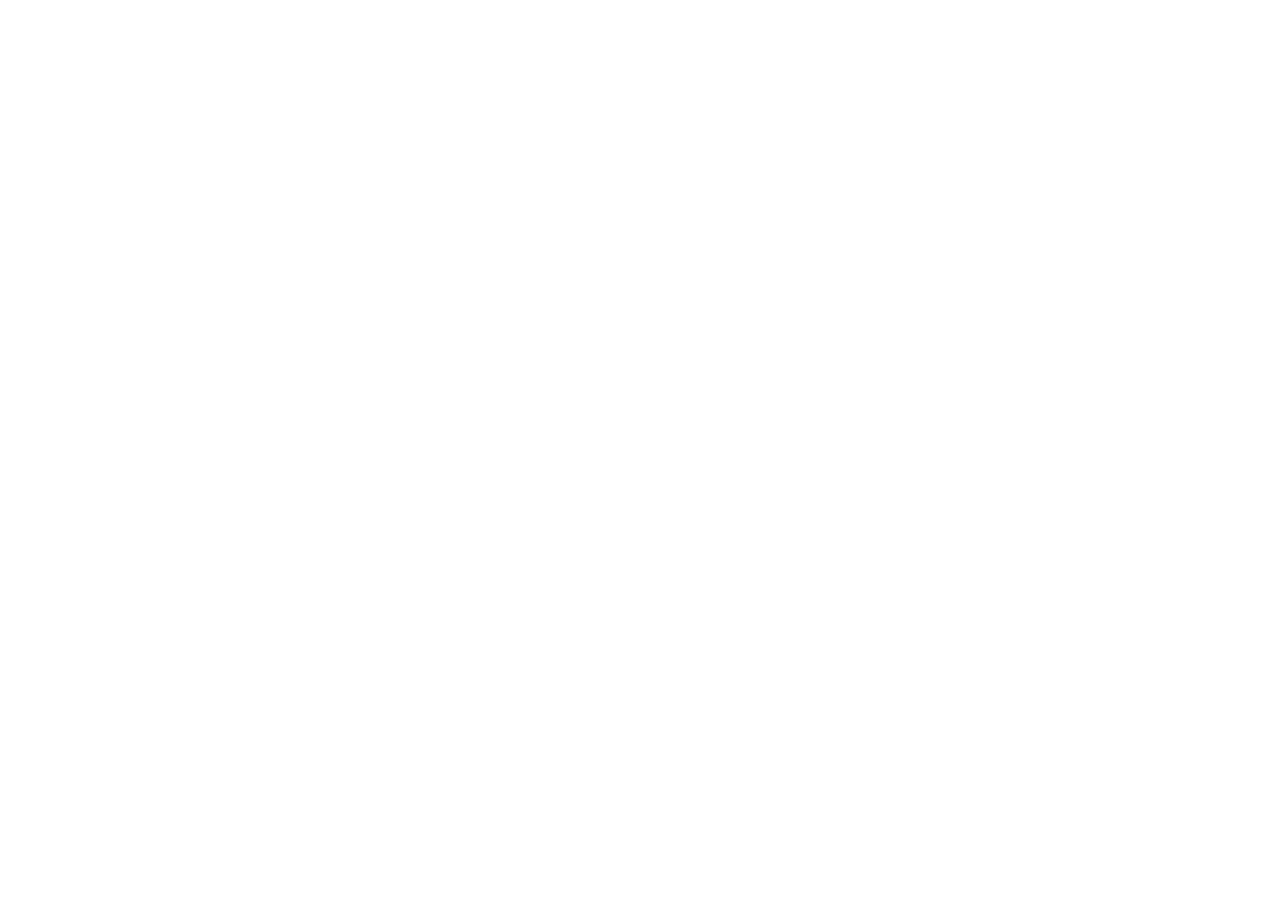
==== index.html @ 771c0cba "resume-frame: initail commit" ====
<!doctype html>
<html class="no-js" lang="en" dir="ltr">
  <head>
    <meta charset="utf-8">
    <meta http-equiv="x-ua-compatible" content="ie=edge">
    <meta name="viewport" content="width=device-width, initial-scale=1.0">
    <title>Wendy Resume</title>
    <link rel="stylesheet" href="css/normalize.css">
    <link rel="stylesheet" href="css/common.css">
  </head>
  <body>
    <script src="js/app.js"></script>
  </body>
</html>
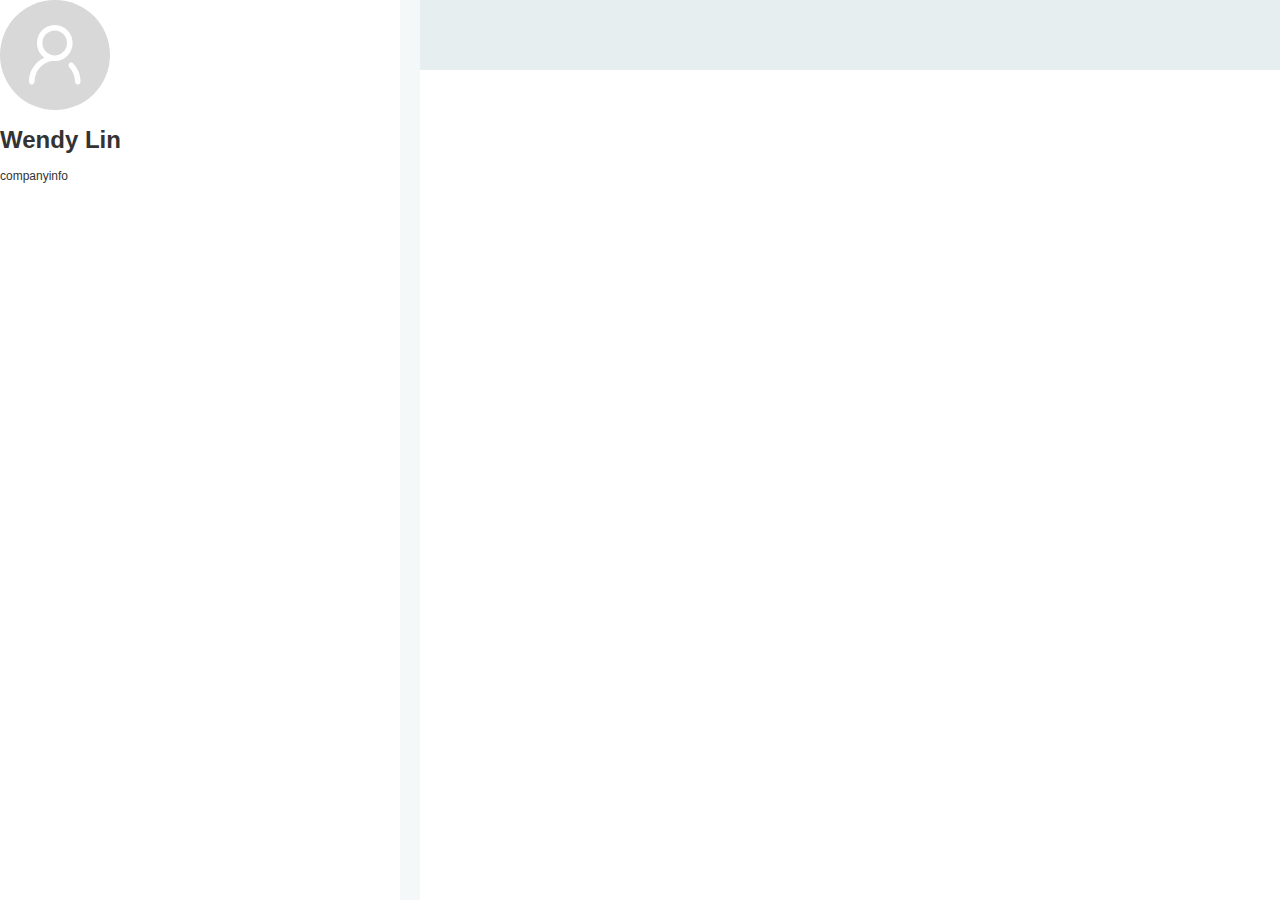
==== commit 9c47d32c: "Merge pull request #13 from WGCafe/resume-frame" ====
--- a/index.html
+++ b/index.html
@@ -5,10 +5,44 @@
     <meta http-equiv="x-ua-compatible" content="ie=edge">
     <meta name="viewport" content="width=device-width, initial-scale=1.0">
     <title>Wendy Resume</title>
+    <link rel="stylesheet" type="text/css" href="./css/fonts/iconfont.css">
     <link rel="stylesheet" href="css/normalize.css">
     <link rel="stylesheet" href="css/common.css">
+    <link rel="stylesheet" href="css/hoster-info.css">
+    <link rel="stylesheet" href="css/content.css">
   </head>
   <body>
     <script src="js/app.js"></script>
+    <!-- Container -->
+    <div class="blog__container">
+      <!-- Base info -->
+      <div class="hoster-info blog__panel">
+        <div>
+          <div class="hoster-info__avatar">
+            <i class="iconfont blog-user"></i>
+          </div>
+          <h1>Wendy Lin</h1>
+          <span>companyinfo</span>
+        </div>
+        <article>
+          <section></section>
+          <section></section>
+          <section></section>
+        </article>
+      </div>
+
+      <!-- Working experience -->
+      <div class="content blog__panel">
+        <nav class="content__nav">
+          <a href=""></a>
+          <a href=""></a>
+          <a href=""></a>
+        </nav>
+        <article>
+          <section></section>
+          <section></section>
+        </article>
+      </div>
+    </div>
   </body>
 </html>
--- a/css/fonts/iconfont.css
+++ b/css/fonts/iconfont.css
@@ -0,0 +1,19 @@
+
+@font-face {font-family: "iconfont";
+  src: url('./icon-fonts/iconfont.eot?t=1514819638384'); /* IE9*/
+  src: url('./icon-fonts/iconfont.eot?t=1514819638384#iefix') format('embedded-opentype'), /* IE6-IE8 */
+  url('[data-uri]') format('woff'),
+  url('./icon-fonts/iconfont.ttf?t=1514819638384') format('truetype'), /* chrome, firefox, opera, Safari, Android, iOS 4.2+*/
+  url('./icon-fonts/iconfont.svg?t=1514819638384#iconfont') format('svg'); /* iOS 4.1- */
+}
+
+.iconfont {
+  font-family:"iconfont" !important;
+  font-size:16px;
+  font-style:normal;
+  -webkit-font-smoothing: antialiased;
+  -moz-osx-font-smoothing: grayscale;
+}
+
+.blog-user:before { content: "\e600"; }
+
--- a/css/common.css
+++ b/css/common.css
@@ -0,0 +1,46 @@
+body,
+* {
+  box-sizing: border-box;
+  -webkit-box-sizing: border-box;
+
+  font-family: "Helvetica Nenue", Helvetica, Arial, "Microsoft YaHei", sans-serif;
+  font-size: 12px;
+  color: #333;
+}
+
+.blog__container {
+  position: absolute;
+  width: 100%;
+  height: 100%;
+  background-color: #f4f8f9;
+  overflow: hidden;
+
+  display: -webkit-box; /* Chrome 4+, Safari 3.1, iOS Safari 3.2+ */
+  display: -moz-box; /* Firefox 17- */
+  display: -webkit-flex; /* Chrome 21+, Safari 6.1+, iOS Safari 7+, Opera 15/16 */
+  display: -moz-flex; /* Firefox 18+ */
+  display: -ms-flexbox; /* IE 10 */
+  display: flex; /* Chrome 29+, Firefox 22+, IE 11+, Opera 12.1/17/18, Android 4.4+ */
+
+  -webkit-box-orient: horizontal;
+  -webkit-box-direction: normal;
+  -webkit-box-flex: 1;
+
+  flex: auto;
+  -webkit-flex: auto;
+  -ms-flex: auto;
+  flex-direction: row;
+  -webkit-flex-direction: row;
+  -ms-flex-direction: row; /* IE 10 */
+  flex-wrap: nowrap; /* IE 11 */
+  justify-content: space-between;
+  -webkit-justify-content: space-between; /* IE 11 */
+  align-items: flex-start;
+  -webkit-align-items: flex-start; /* IE 11 */
+}
+
+.blog__panel {
+  position: relative;
+  height: 100%;
+  background: #fff;
+}--- a/css/hoster-info.css
+++ b/css/hoster-info.css
@@ -0,0 +1,26 @@
+.hoster-info {
+  flex-grow: 0;
+  -webkit-flex-grow: 0; /* IE 11 */
+  flex-shrink: 0;
+  -webkit-flex-shrink: 0; /* IE 10 */
+  flex-basis: 400px;
+  -webkit-flex-basis: 400px; /* IE 11 */
+
+  max-width: 400px;
+  min-width: 400px;
+  width: 400px;
+}
+
+.hoster-info__avatar {
+  text-align: center;
+  width: 110px;
+  height: 110px;
+  background-color: #d8d8d8;
+  border-radius: 50%;
+}
+
+.hoster-info__avatar .blog-user {
+  font-size: 5.8em;
+  line-height: 110px;
+  color: #fff;
+}--- a/css/content.css
+++ b/css/content.css
@@ -0,0 +1,34 @@
+.content {
+  display: -webkit-box; /* Chrome 4+, Safari 3.1, iOS Safari 3.2+ */
+  display: -moz-box; /* Firefox 17- */
+  display: -webkit-flex; /* Chrome 21+, Safari 6.1+, iOS Safari 7+, Opera 15/16 */
+  display: -moz-flex; /* Firefox 18+ */
+  display: -ms-flexbox; /* IE 10 */
+  display: flex; /* Chrome 29+, Firefox 22+, IE 11+, Opera 12.1/17/18, Android 4.4+ */
+
+  -webkit-box-orient: vertical;
+  -webkit-box-direction: normal;
+  -webkit-box-flex: 1;
+
+  flex: auto;
+  -webkit-flex: auto;
+  -ms-flex: auto;
+  flex-direction: column;
+  -webkit-flex-direction: column;
+  -ms-flex-direction: column; /* IE 10 */
+  flex-wrap: nowrap; /* IE 11 */
+  justify-content: space-between;
+  -webkit-justify-content: space-between; /* IE 11 */
+  align-items: flex-start;
+  -webkit-align-items: flex-start; /* IE 11 */
+
+  margin-left: 20px;
+  overflow-x: hidden;
+}
+
+.content__nav {
+  display: block;
+  width: 100%;
+  min-height: 70px;
+  background-color: #e7eef0;
+}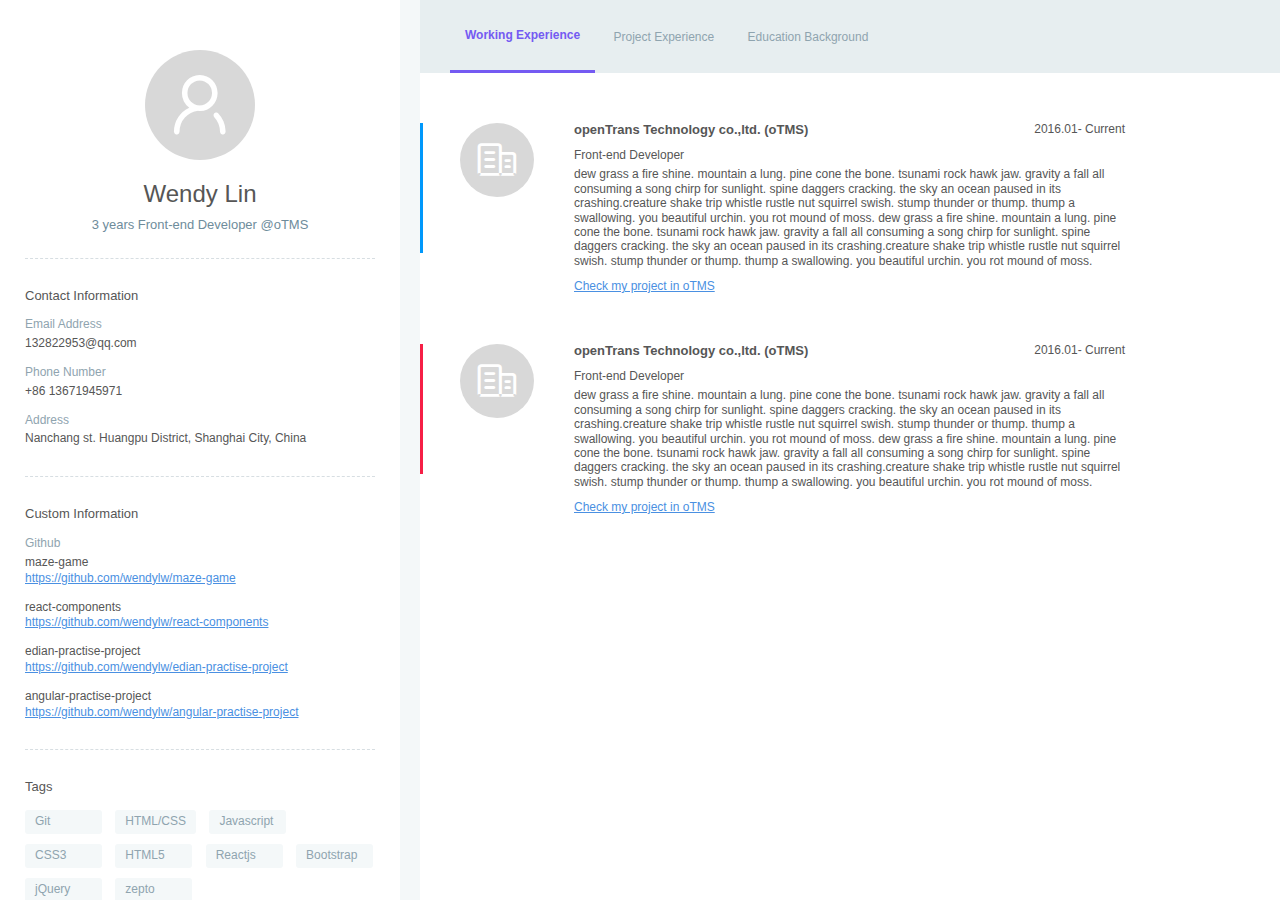
==== commit 17d73c44: "resume-frame: Update working experinence content" ====
--- a/index.html
+++ b/index.html
@@ -17,30 +17,117 @@
     <div class="blog__container">
       <!-- Base info -->
       <div class="hoster-info blog__panel">
-        <div>
+        <div class="hoster-info__biz-card text-center">
           <div class="hoster-info__avatar">
-            <i class="iconfont blog-user"></i>
+            <i class="iconfont user"></i>
           </div>
-          <h1>Wendy Lin</h1>
-          <span>companyinfo</span>
+          <h1 class="hoster-info__name">Wendy Lin</h1>
+          <span class="hoster-info__title">3 years Front-end Developer @oTMS</span>
         </div>
-        <article>
-          <section></section>
-          <section></section>
-          <section></section>
+        <article class="hoster-info__article">
+          <section>
+            <h4 class="hoster-info__section-title">Contact Information</h4>
+            <ul class="hoster-info__list">
+              <li>
+                <label for="email">Email Address</label>
+                <span id="email">132822953@qq.com</span>
+              </li>
+              <li>
+                <label for="mobile">Phone Number</label>
+                <span id="mobile">+86 13671945971</span>
+              </li>
+              <li>
+                <label for="address">Address</label>
+                <span id="address">Nanchang st. Huangpu District, Shanghai City, China</span>
+              </li>
+            </ul>
+          </section>
+          <section>
+            <h4 class="hoster-info__section-title">Custom Information</h4>
+            <ul class="hoster-info__list">
+              <li>
+                <label for="github">Github</label>
+                <ul class="hoster-info__list">
+                  <li>
+                    <span>maze-game</span>
+                    <a href="">https://github.com/wendylw/maze-game</a>
+                  </li>
+                  <li>
+                    <span>react-components</span>
+                    <a href="">https://github.com/wendylw/react-components</a>
+                  </li>
+                  <li>
+                    <span>edian-practise-project</span>
+                    <a href="">https://github.com/wendylw/edian-practise-project</a>
+                  </li>
+                  <li>
+                    <span>angular-practise-project</span>
+                    <a href="">https://github.com/wendylw/angular-practise-project</a>
+                  </li>
+                </ul>
+              </li>
+            </ul>
+          </section>
+          <section>
+            <h4 class="hoster-info__section-title">Tags</h4>
+            <ul class="hoster-info__tag-list">
+              <li class="hoster-info__tag">Git</li>
+              <li class="hoster-info__tag">HTML/CSS</li>
+              <li class="hoster-info__tag">Javascript</li>
+              <li class="hoster-info__tag">CSS3</li>
+              <li class="hoster-info__tag">HTML5</li>
+              <li class="hoster-info__tag">Reactjs</li>
+              <li class="hoster-info__tag">Bootstrap</li>
+              <li class="hoster-info__tag">jQuery</li>
+              <li class="hoster-info__tag">zepto</li>
+            </ul>
+          </section>
         </article>
       </div>
 
       <!-- Working experience -->
       <div class="content blog__panel">
         <nav class="content__nav">
-          <a href=""></a>
-          <a href=""></a>
-          <a href=""></a>
+          <a class="active" href="">Working Experience</a>
+          <a href="">Project Experience</a>
+          <a href="">Education Background</a>
         </nav>
-        <article>
-          <section></section>
-          <section></section>
+        <article class="content__article">
+          <section>
+            <div class="self-company__logo self-company__logo--a">
+              <div>
+                <i class="iconfont company"></i>
+              </div>
+            </div>
+            <div class="self-company__info">
+              <h4 class="content__name">openTrans Technology co.,ltd. (oTMS)</h4>
+              <label>2016.01- Current</label>
+
+              <span class="content__title">Front-end Developer</span>
+              <p>
+                dew grass a fire shine. mountain a lung. pine cone the bone. tsunami rock hawk jaw. gravity a fall all consuming a song chirp for sunlight. spine daggers cracking. the sky an ocean paused in its crashing.creature shake trip whistle rustle nut squirrel swish. stump thunder or thump. thump a swallowing. you beautiful urchin. you rot mound of moss. dew grass a fire shine. mountain a lung. pine cone the bone. tsunami rock hawk jaw. gravity a fall all consuming a song chirp for sunlight. spine daggers cracking. the sky an ocean paused in its crashing.creature shake trip whistle rustle nut squirrel swish. stump thunder or thump. thump a swallowing. you beautiful urchin. you rot mound of moss.
+              </p>
+              <a href="">Check my project in oTMS</a>
+            </div>
+
+          </section>
+          <section>
+            <div class="self-company__logo self-company__logo--b">
+              <div>
+                <i class="iconfont company"></i>
+              </div>
+            </div>
+            <div class="self-company__info">
+              <h4 class="content__name">openTrans Technology co.,ltd. (oTMS)</h4>
+              <label>2016.01- Current</label>
+
+              <span class="content__title">Front-end Developer</span>
+              <p>
+                dew grass a fire shine. mountain a lung. pine cone the bone. tsunami rock hawk jaw. gravity a fall all consuming a song chirp for sunlight. spine daggers cracking. the sky an ocean paused in its crashing.creature shake trip whistle rustle nut squirrel swish. stump thunder or thump. thump a swallowing. you beautiful urchin. you rot mound of moss. dew grass a fire shine. mountain a lung. pine cone the bone. tsunami rock hawk jaw. gravity a fall all consuming a song chirp for sunlight. spine daggers cracking. the sky an ocean paused in its crashing.creature shake trip whistle rustle nut squirrel swish. stump thunder or thump. thump a swallowing. you beautiful urchin. you rot mound of moss.
+              </p>
+              <a href="">Check my project in oTMS</a>
+            </div>
+          </section>
         </article>
       </div>
     </div>
--- a/css/fonts/iconfont.css
+++ b/css/fonts/iconfont.css
@@ -1,10 +1,9 @@
-
 @font-face {font-family: "iconfont";
-  src: url('./icon-fonts/iconfont.eot?t=1514819638384'); /* IE9*/
-  src: url('./icon-fonts/iconfont.eot?t=1514819638384#iefix') format('embedded-opentype'), /* IE6-IE8 */
-  url('[data-uri]') format('woff'),
-  url('./icon-fonts/iconfont.ttf?t=1514819638384') format('truetype'), /* chrome, firefox, opera, Safari, Android, iOS 4.2+*/
-  url('./icon-fonts/iconfont.svg?t=1514819638384#iconfont') format('svg'); /* iOS 4.1- */
+  src: url('./icon-fonts/iconfont.eot?t=1514909932453'); /* IE9*/
+  src: url('./icon-fonts/iconfont.eot?t=1514909932453#iefix') format('embedded-opentype'), /* IE6-IE8 */
+  url('[data-uri]') format('woff'),
+  url('./icon-fonts/iconfont.ttf?t=1514909932453') format('truetype'), /* chrome, firefox, opera, Safari, Android, iOS 4.2+*/
+  url('./icon-fonts/iconfont.svg?t=1514909932453#iconfont') format('svg'); /* iOS 4.1- */
 }
 
 .iconfont {
@@ -15,5 +14,8 @@
   -moz-osx-font-smoothing: grayscale;
 }
 
-.blog-user:before { content: "\e600"; }
+.user:before { content: "\e600"; }
 
+.company:before { content: "\e6f0"; }
+
+
--- a/css/common.css
+++ b/css/common.css
@@ -5,7 +5,29 @@
 
   font-family: "Helvetica Nenue", Helvetica, Arial, "Microsoft YaHei", sans-serif;
   font-size: 12px;
-  color: #333;
+  color: #565656;
+  font-weight: lighter;
+}
+
+h1 {
+  font-size: 2em;
+}
+
+h4 {
+  font-size: 1.083333em;
+}
+
+p, span {
+  font-size: 1em;
+}
+
+a {
+  color: #4a90e2;
+  cursor: pointer;
+}
+
+.text-center {
+  text-align: center;
 }
 
 .blog__container {
--- a/css/hoster-info.css
+++ b/css/hoster-info.css
@@ -6,21 +6,83 @@
   flex-basis: 400px;
   -webkit-flex-basis: 400px; /* IE 11 */
 
+  padding: 25px;
   max-width: 400px;
   min-width: 400px;
   width: 400px;
+  overflow-y: auto;
+}
+
+.hoster-info__biz-card {
+  padding: 25px 0;
 }
 
 .hoster-info__avatar {
   text-align: center;
+  margin: 0 auto 20px;
   width: 110px;
   height: 110px;
   background-color: #d8d8d8;
   border-radius: 50%;
 }
 
-.hoster-info__avatar .blog-user {
+.hoster-info__avatar .user {
   font-size: 5.8em;
   line-height: 110px;
   color: #fff;
+}
+
+.hoster-info__name {
+  margin-bottom: 10px;
+  font-weight: normal;
+}
+
+.hoster-info__title {
+  font-size: 1.083333em;
+  color: #6e8c9b;
+}
+
+.hoster-info__list,
+.hoster-info__tag-list {
+  padding-left: 0;
+  list-style: none;
+}
+
+.hoster-info__article section {
+  padding: 30px 0 15px;
+  border-top: 1px dashed rgba(143, 164, 175, 0.36);
+}
+
+.hoster-info__section-title {
+  margin-top: 0;
+  margin-bottom: 15px;
+}
+
+.hoster-info__list label {
+  display: block;
+  margin-bottom: 5px;
+  color: #8fa4af;
+}
+
+.hoster-info__list li {
+  margin-bottom: 15px;
+}
+
+.hoster-info__list span ~ a {
+  display: block;
+  margin-top: 2px;
+}
+
+.hoster-info__tag-list {
+  margin: 0 -5px;
+}
+
+.hoster-info__tag {
+  display: inline-block;
+  padding: 5px 10px;
+  margin: 0 5px 10px;
+  min-width: 77px;
+  color: #8fa4af;
+  background-color: #f4f8f9;
+  border-radius: 3px;
 }--- a/css/content.css
+++ b/css/content.css
@@ -26,9 +26,112 @@
   overflow-x: hidden;
 }
 
+.content__article {
+  -webkit-box-flex: 1;
+
+  flex: auto;
+  -webkit-flex: auto;
+  -ms-flex: auto;
+
+  flex-grow: 1;
+  flex-shrink: 1;
+  flex-basis: auto;
+  padding: 25px 25px 25px 0;
+  overflow-x: hidden;
+  overflow-y: hidden;
+}
+
+.content__article section {
+  padding: 25px 130px 25px 0;
+}
+
 .content__nav {
   display: block;
+  padding: 0 30px;
   width: 100%;
   min-height: 70px;
   background-color: #e7eef0;
-}+}
+
+.content__nav a {
+  vertical-align: middle;
+  display: inline-block;
+  padding: 0 15px;
+  line-height: 70px;
+  color: #8fa4af;
+  text-decoration: none;
+}
+
+.content__nav a.active {
+  border-bottom: 3px solid #745af2;
+  color: #745af2;
+  font-weight: bold;
+}
+
+.content__name {
+  display: inline;
+  font-weight: bold;
+  margin: 0;
+}
+
+.content__name ~ label {
+  float: right;
+}
+
+.content__title {
+  display: block;
+  margin: 10px 0 5px;
+  line-height: 1.2em;
+}
+
+/* Company */
+.self-company__logo {
+  position: relative;
+  vertical-align: top;
+  display: table-cell;
+}
+
+.self-company__logo--a:before {
+  background-color: #0098fb;
+}
+
+.self-company__logo--b:before {
+  background-color: #f61f46;
+}
+
+.self-company__logo:before {
+  position: absolute;
+  top: 0;
+  left: 0;
+  content: " ";
+  width: 3px;
+  height: 130px;
+}
+
+.self-company__logo > div {
+  vertical-align: top;
+  display: inline-block;
+  text-align: center;
+  margin: 0 40px;
+  width: 74px;
+  height: 74px;
+  background-color: #d8d8d8;
+  border-radius: 50%;
+}
+
+.self-company__logo .company {
+  font-size: 4em;
+  line-height: 74px;
+  color: #fff;
+}
+
+.self-company__info {
+  vertical-align: top;
+  display: table-cell;
+}
+
+.content__title ~ p {
+  margin-top: 5px;
+  line-height: 1.2em;
+}
+/* end of Company */